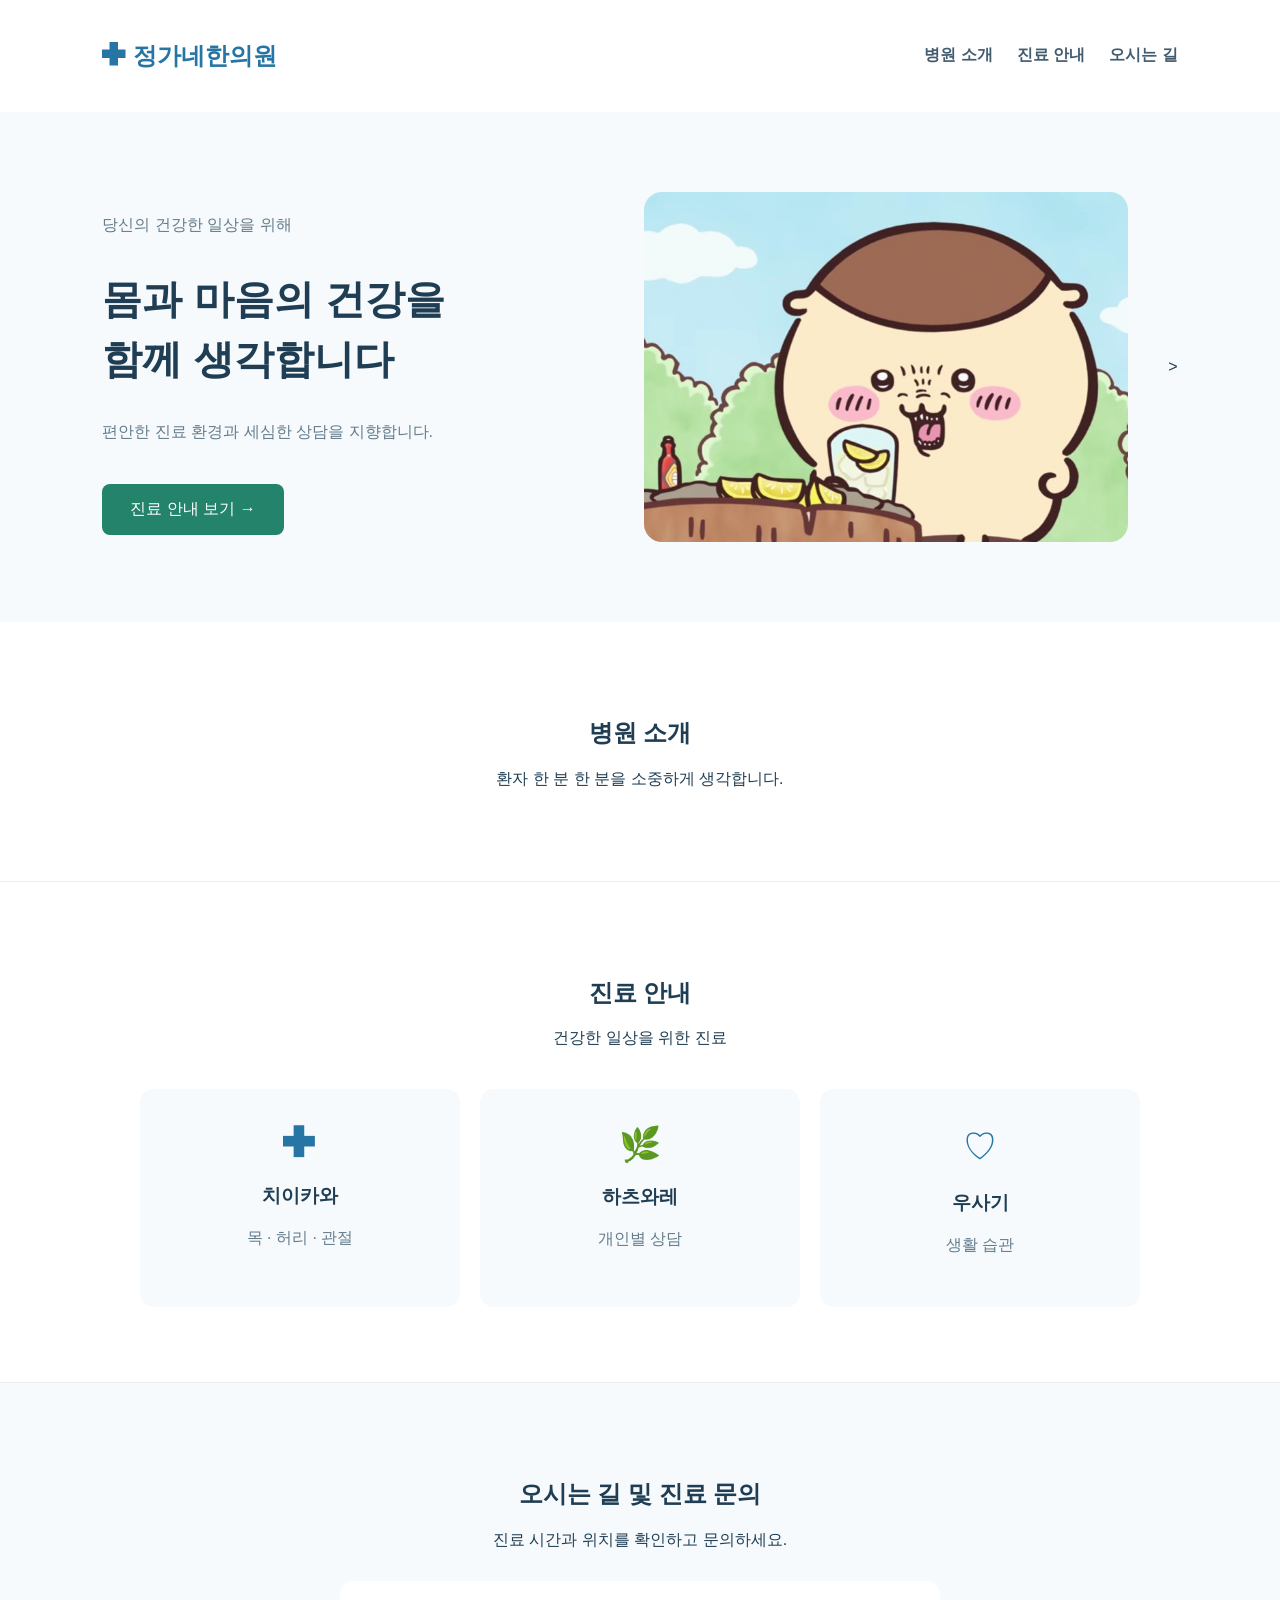
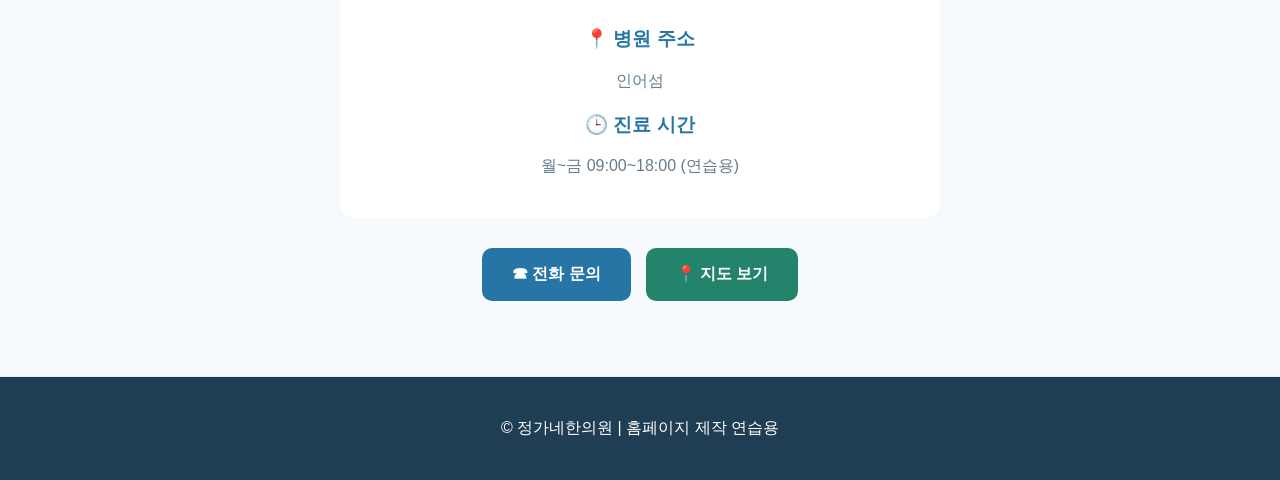
==== index.html @ 20de70ab "Add files via upload" ====
<!DOCTYPE html>
<html lang="ko">
<head>
    <meta charset="UTF-8">
    <meta name="viewport" content="width=device-width, initial-scale=1.0">
    <title>정가네한의원</title>
    <link rel="stylesheet" href="style.css">
</head>
<body>

    <!-- 상단 메뉴 -->
    <header>
        <h2>✚ 정가네한의원</h2>

        <nav>
            <a href="#about">병원 소개</a>
            <a href="#treatment">진료 안내</a>
            <a href="#location">오시는 길</a>
        </nav>
    </header>

    
<!-- 메인 화면 -->
<section class="hero">
    <div class="hero-text">
        <p>당신의 건강한 일상을 위해</p>
        <h1>몸과 마음의 건강을<br>함께 생각합니다</h1>
        <p>편안한 진료 환경과 세심한 상담을 지향합니다.</p>
        <a class="button" href="#treatment">진료 안내 보기 →</a>
    </div>

    <img
    class="hero-image"
    src="images/hospital.jpeg"
    alt="병원 내부 이미지"
>
    >
</section>


    <!-- 병원 소개 -->
    <section id="about" class="content">
        <h2>병원 소개</h2>
        <p>환자 한 분 한 분을 소중하게 생각합니다.</p>
    </section>

    <!-- 진료 안내 -->
    
<!-- 진료 안내 -->
<section id="treatment" class="content">
    <h2>진료 안내</h2>
    <p>건강한 일상을 위한 진료</p>

    <div class="card-container">

        <div class="card">
            <div class="card-icon">✚</div>
            <h3>치이카와</h3>
            <p>목 · 허리 · 관절</p>
        </div>

        <div class="card">
            <div class="card-icon">🌿</div>
            <h3>하츠와레</h3>
            <p>개인별 상담</p>
        </div>

        <div class="card">
            <div class="card-icon">♡</div>
            <h3>우사기</h3>
            <p>생활 습관</p>
        </div>

    </div>
</section>


    
<!-- 오시는 길 -->
<section id="location" class="content location-section">

    <h2>오시는 길 및 진료 문의</h2>
    <p>진료 시간과 위치를 확인하고 문의하세요.</p>

    <div class="location-info">
        <h3>📍 병원 주소</h3>
        <p>인어섬</p>

        <h3>🕒 진료 시간</h3>
        <p>월~금 09:00~18:00 (연습용)</p>
    </div>

    <div class="contact-buttons">

        <!-- 전화 연결 -->
        <a class="contact-btn phone-btn"
           href="tel:01012345678">
            ☎ 전화 문의
        </a>

        <!-- 지도 열기 -->
        <a class="contact-btn map-btn"
           href="https://map.naver.com/"
           target="_blank"
           rel="noopener noreferrer">
            📍 지도 보기
        </a>

    </div>

</section>


    <!-- 하단 -->
    <footer>
        <p>© 정가네한의원 | 홈페이지 제작 연습용</p>
    </footer>

</body>
</html>
---- style.css ----
/* 전체 기본 설정 */
* {
    box-sizing: border-box;
}

html {
    scroll-behavior: smooth;
}

body {
    margin: 0;
    font-family: Arial, "Malgun Gothic", sans-serif;
    color: #203E53;
}

/* 상단 메뉴 */
header {
    display: flex;
    justify-content: space-between;
    align-items: center;
    padding: 20px 8%;
    background: white;
}

header h2 {
    color: #2675A5;
}

nav {
    display: flex;
    gap: 24px;
}

nav a {
    text-decoration: none;
    color: #435D70;
    font-weight: bold;
}

/* 메인 화면 */
.hero {
    background: #F6FAFD;
    text-align: center;
    padding: 110px 20px;
}

.hero h1 {
    font-size: 40px;
    line-height: 1.5;
}

.hero p {
    color: #647C8C;
}

.button {
    display: inline-block;
    margin-top: 25px;
    padding: 15px 28px;
    background: #23846B;
    color: white;
    border-radius: 8px;
    text-decoration: none;
}

/* 소개 및 안내 */
.content {
    padding: 75px 20px;
    text-align: center;
    border-bottom: 1px solid #E8EEF2;
}

/* 하단 */
footer {
    background: #203E53;
    color: white;
    padding: 25px;
    text-align: center;
}

/* 모바일 화면 */
@media (max-width: 600px) {
    header {
        flex-direction: column;
        padding: 15px;
    }

    nav {
        gap: 15px;
        flex-wrap: wrap;
        justify-content: center;
    }

    .hero {
        padding: 70px 15px;
    }

    .hero h1 {
        font-size: 27px;
    }
}

/* 진료 안내 카드 */
.card-container {
    display: flex;
    justify-content: center;
    gap: 20px;
    margin: 40px auto 0;
    max-width: 1000px;
}

.card {
    flex: 1;
    background: #F6FAFD;
    padding: 35px 20px;
    border-radius: 14px;
    text-align: center;
    transition: 0.3s;
}

.card-icon {
    font-size: 34px;
    color: #2675A5;
}

.card h3 {
    color: #203E53;
    margin-top: 20px;
}

.card p {
    color: #647C8C;
}

/* 마우스를 올리면 카드가 위로 이동 */
.card:hover {
    transform: translateY(-8px);
    box-shadow: 0 10px 25px rgba(0,0,0,0.08);
}

/* 모바일에서는 세로 배치 */
@media (max-width: 600px) {
    .card-container {
        flex-direction: column;
    }
}

/* STEP 8 - 메인 화면 사진 */

.hero {
    display: flex;
    align-items: center;
    justify-content: center;
    gap: 40px;
    padding: 80px 8%;
    text-align: left;
}

.hero-text {
    flex: 1;
}

.hero-image {
    width: 45%;
    height: 350px;
    object-fit: cover;
    border-radius: 18px;
}

/* 모바일에서는 사진을 아래에 배치 */
@media (max-width: 600px) {
    .hero {
        flex-direction: column;
        text-align: center;
        padding: 60px 20px;
    }

    .hero-image {
        width: 100%;
        height: 250px;
    }
}

/* STEP 9 - 모바일 반응형 디자인 */

/* 작은 화면에서 적용 */
@media (max-width: 768px) {

    /* 상단 메뉴 */
    header {
        flex-direction: column;
        gap: 15px;
        padding: 20px;
    }

    header h2 {
        margin: 0;
        font-size: 22px;
    }

    nav {
        display: flex;
        justify-content: center;
        flex-wrap: wrap;
        gap: 18px;
    }

    nav a {
        font-size: 14px;
    }

    /* 메인 화면 */
    .hero {
        flex-direction: column;
        text-align: center;
        padding: 55px 20px;
        gap: 30px;
    }

    .hero-text {
        width: 100%;
    }

    .hero h1 {
        font-size: 28px;
        line-height: 1.5;
    }

    .hero-image {
        width: 100%;
        height: 240px;
    }

    /* 진료 안내 카드 */
    .card-container {
        flex-direction: column;
        gap: 15px;
        max-width: 420px;
    }

    .card {
        padding: 28px 20px;
    }

    /* 본문 */
    .content {
        padding: 55px 20px;
    }
}

/* STEP 10 - 오시는 길 및 문의 버튼 */

.location-section {
    background: #F6FAFD;
}

.location-info {
    max-width: 600px;
    margin: 30px auto;
    padding: 25px;
    background: white;
    border-radius: 14px;
}

.location-info h3 {
    color: #2675A5;
    margin-top: 20px;
}

.location-info p {
    color: #647C8C;
}

/* 버튼 배치 */
.contact-buttons {
    display: flex;
    justify-content: center;
    gap: 15px;
    margin-top: 30px;
}

/* 버튼 공통 디자인 */
.contact-btn {
    display: inline-block;
    padding: 16px 30px;
    border-radius: 10px;
    color: white;
    text-decoration: none;
    font-weight: bold;
    transition: 0.3s;
}

/* 전화 버튼 */
.phone-btn {
    background: #2675A5;
}

/* 지도 버튼 */
.map-btn {
    background: #23846B;
}

/* 마우스를 올렸을 때 */
.contact-btn:hover {
    transform: translateY(-4px);
    opacity: 0.9;
}

/* 모바일 화면 */
@media (max-width: 600px) {
    .contact-buttons {
        flex-direction: column;
        align-items: stretch;
        max-width: 320px;
        margin-left: auto;
        margin-right: auto;
    }
}
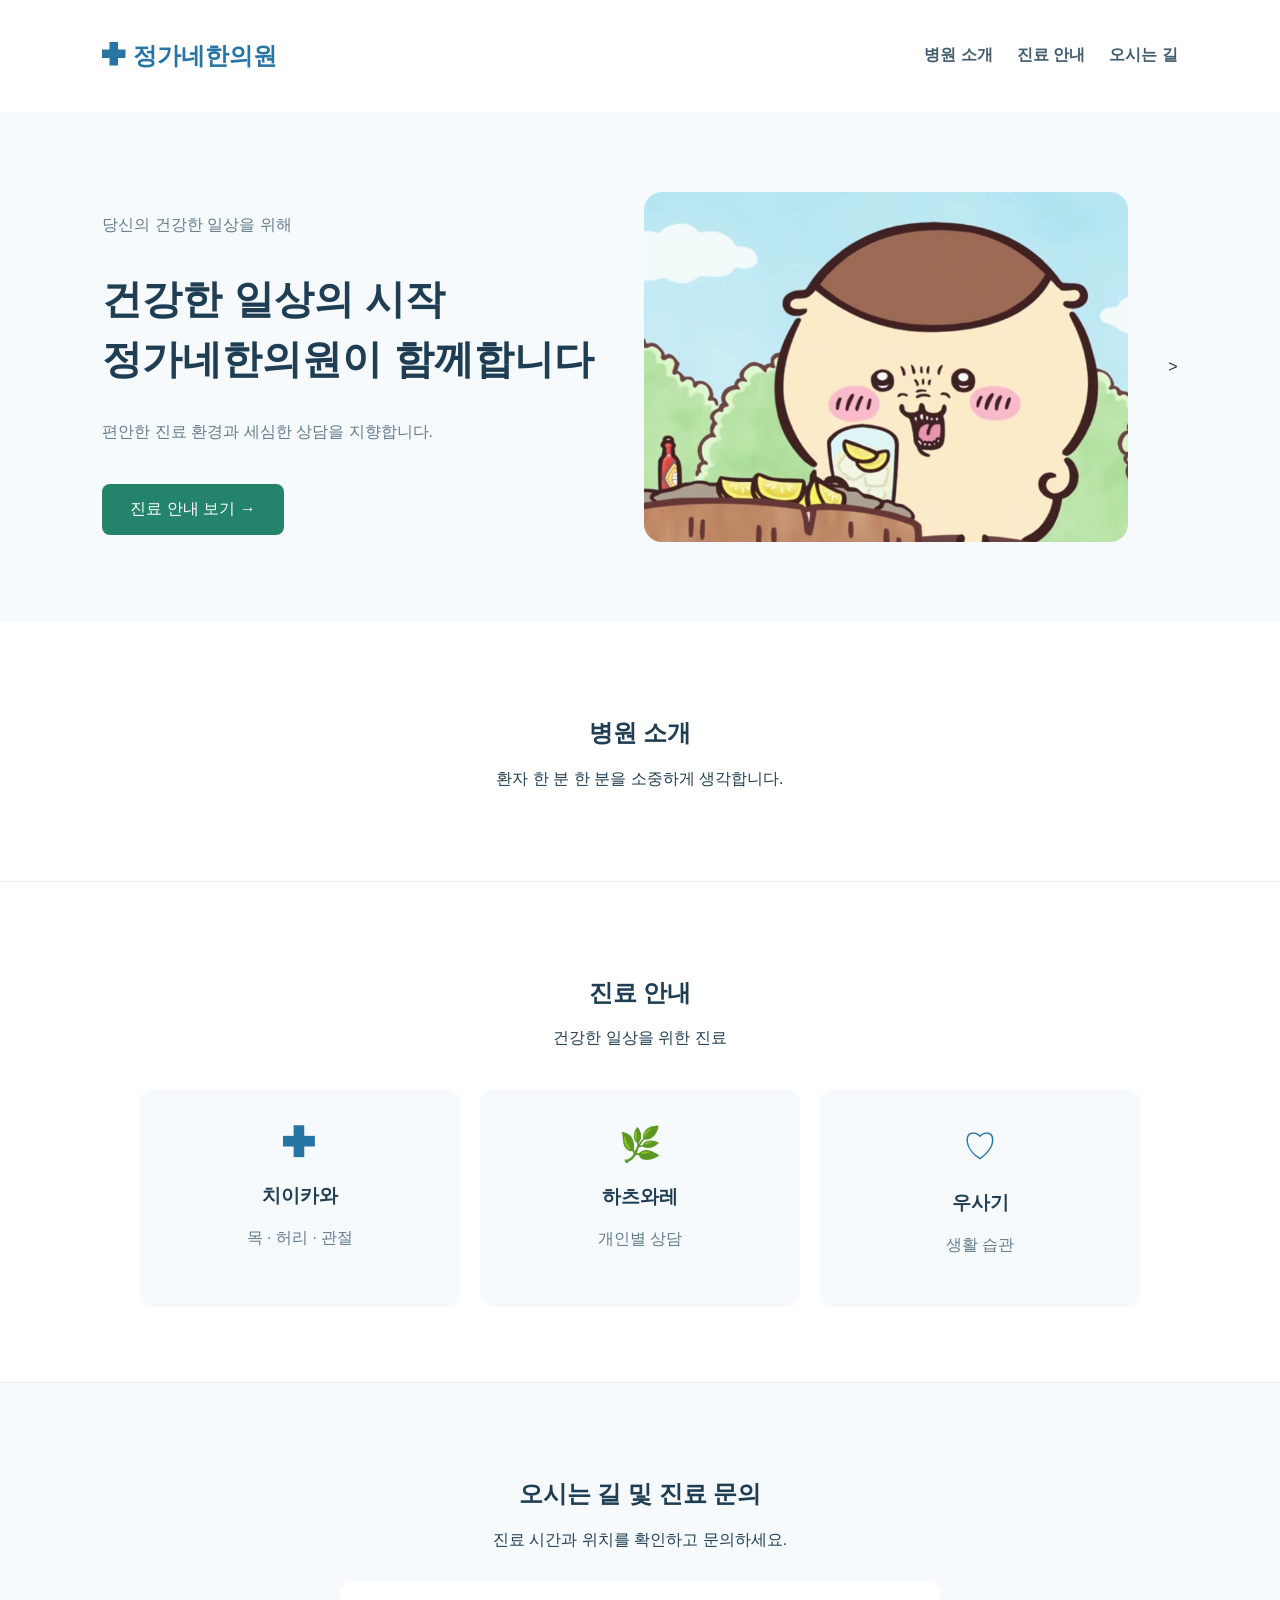
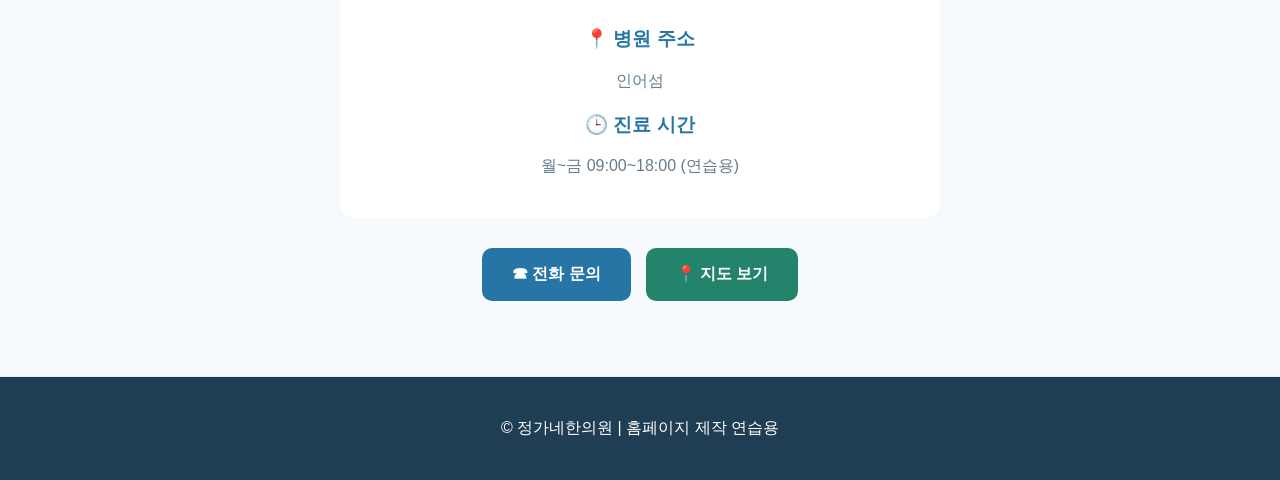
==== commit 37fbaf3a: "Add files via upload" ====
--- a/index.html
+++ b/index.html
@@ -25,7 +25,9 @@
 <section class="hero">
     <div class="hero-text">
         <p>당신의 건강한 일상을 위해</p>
-        <h1>몸과 마음의 건강을<br>함께 생각합니다</h1>
+        
+<h1>건강한 일상의 시작<br>정가네한의원이 함께합니다</h1>
+
         <p>편안한 진료 환경과 세심한 상담을 지향합니다.</p>
         <a class="button" href="#treatment">진료 안내 보기 →</a>
     </div>
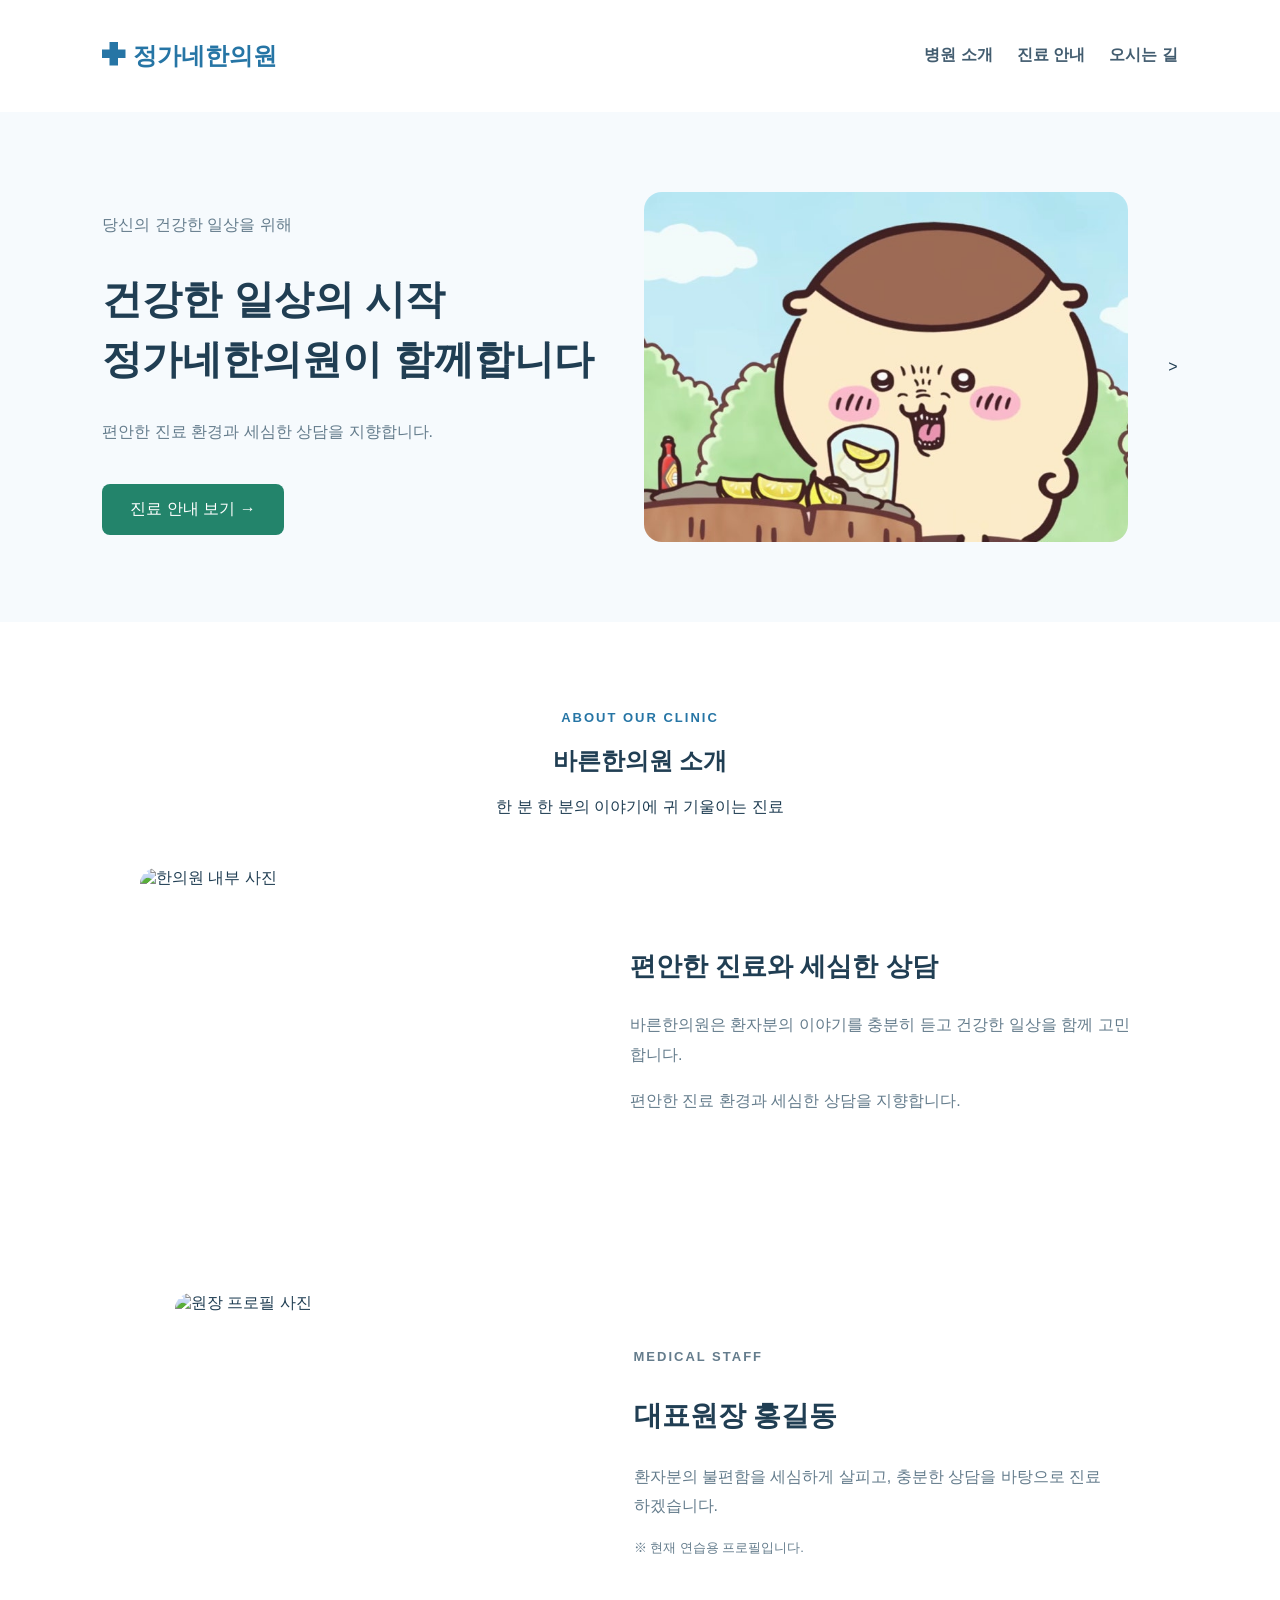
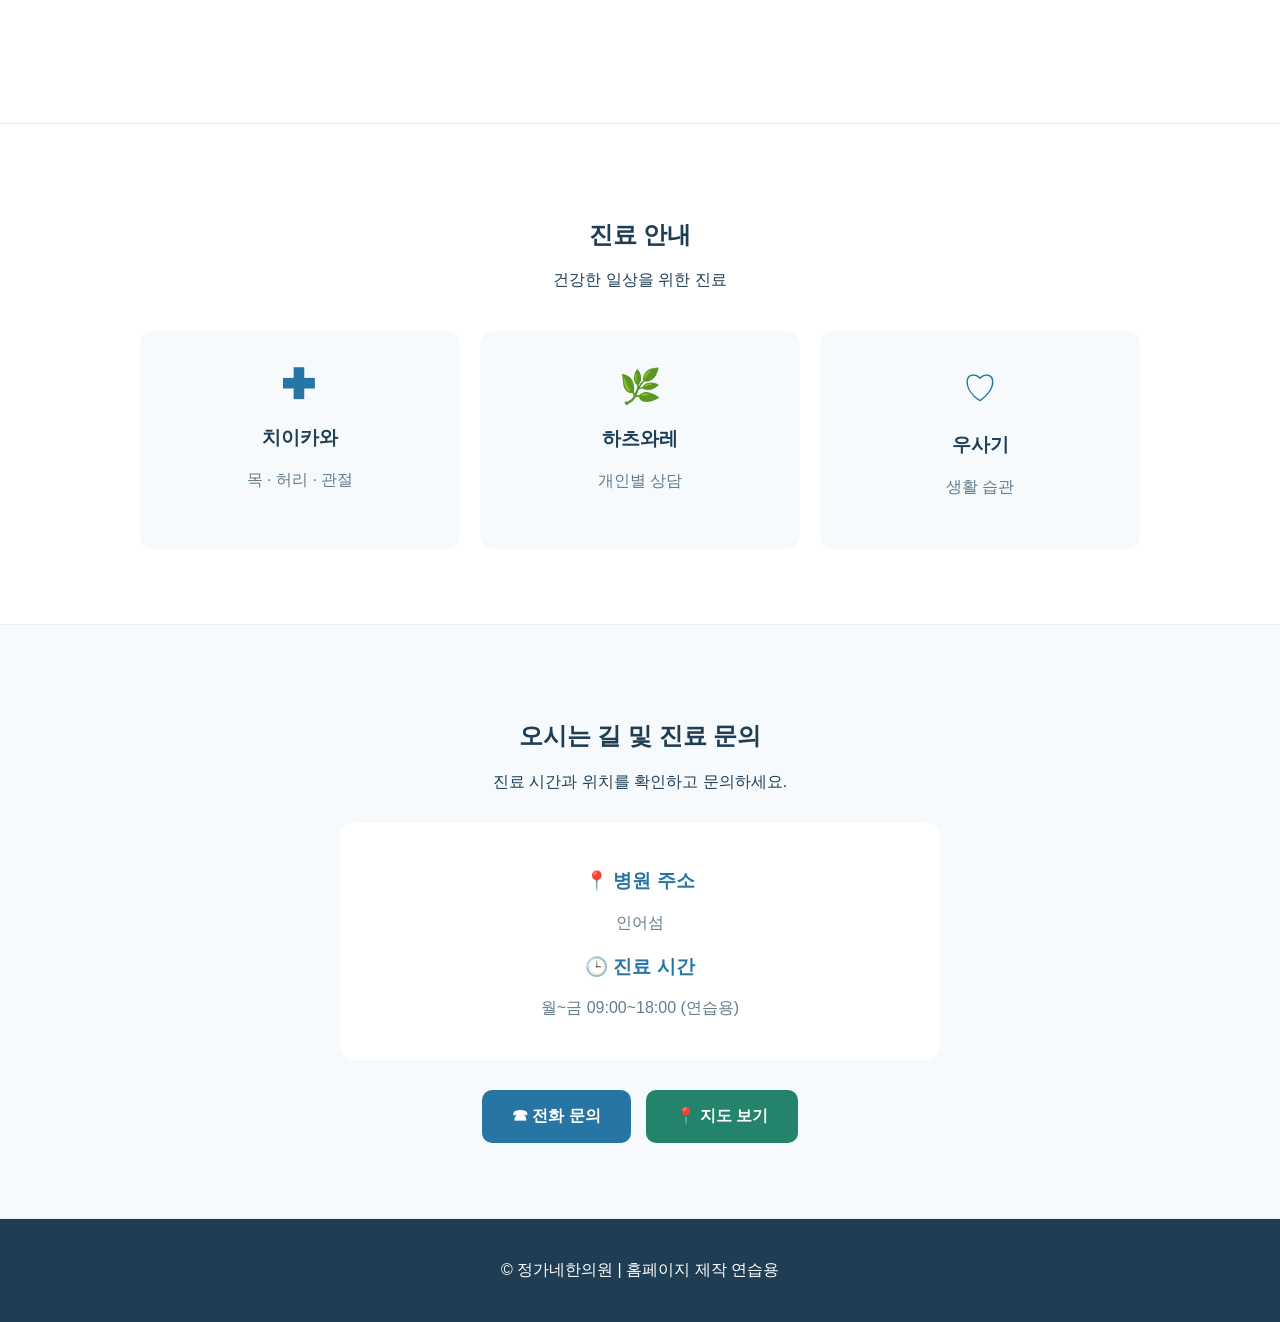
==== commit 89067278: "Add files via upload" ====
--- a/index.html
+++ b/index.html
@@ -25,9 +25,8 @@
 <section class="hero">
     <div class="hero-text">
         <p>당신의 건강한 일상을 위해</p>
-        
+    
 <h1>건강한 일상의 시작<br>정가네한의원이 함께합니다</h1>
-
         <p>편안한 진료 환경과 세심한 상담을 지향합니다.</p>
         <a class="button" href="#treatment">진료 안내 보기 →</a>
     </div>
@@ -41,11 +40,67 @@
 </section>
 
 
-    <!-- 병원 소개 -->
-    <section id="about" class="content">
-        <h2>병원 소개</h2>
-        <p>환자 한 분 한 분을 소중하게 생각합니다.</p>
-    </section>
+    
+<!-- 병원 소개 -->
+<section id="about" class="content about-section">
+
+    <p class="section-label">ABOUT OUR CLINIC</p>
+    <h2>바른한의원 소개</h2>
+    <p>한 분 한 분의 이야기에 귀 기울이는 진료</p>
+
+    <div class="about-container">
+
+        <img
+            src="images/clinic.jpeg"
+            alt="한의원 내부 사진"
+            class="about-image"
+        >
+
+        <div class="about-text">
+            <h3>편안한 진료와 세심한 상담</h3>
+
+            <p>
+                바른한의원은 환자분의 이야기를
+                충분히 듣고 건강한 일상을
+                함께 고민합니다.
+            </p>
+
+            <p>
+                편안한 진료 환경과
+                세심한 상담을 지향합니다.
+            </p>
+        </div>
+
+    </div>
+
+    <!-- 의료진 소개 -->
+    <div class="doctor-container">
+
+        <img
+            src="images/doctor.jpeg"
+            alt="원장 프로필 사진"
+            class="doctor-image"
+        >
+
+        <div class="doctor-text">
+            <p class="section-label">MEDICAL STAFF</p>
+            <h3>대표원장 홍길동</h3>
+
+            <p>
+                환자분의 불편함을 세심하게 살피고,
+                충분한 상담을 바탕으로
+                진료하겠습니다.
+            </p>
+
+            <p class="doctor-note">
+                ※ 현재 연습용 프로필입니다.
+            </p>
+        </div>
+
+    </div>
+
+</section>
+
 
     <!-- 진료 안내 -->
     
--- a/style.css
+++ b/style.css
@@ -317,3 +317,259 @@
         margin-right: auto;
     }
 }
+
+/* STEP 13 - 병원 및 의료진 소개 */
+
+.about-section {
+    background: #FFFFFF;
+}
+
+.section-label {
+    color: #2675A5;
+    font-size: 13px;
+    font-weight: bold;
+    letter-spacing: 2px;
+}
+
+/* 병원 소개 */
+.about-container {
+    display: flex;
+    align-items: center;
+    gap: 50px;
+    max-width: 1000px;
+    margin: 50px auto;
+    text-align: left;
+}
+
+.about-image {
+    width: 45%;
+    height: 330px;
+    object-fit: cover;
+    border-radius: 16px;
+}
+
+.about-text {
+    flex: 1;
+}
+
+.about-text h3 {
+    font-size: 26px;
+    color: #203E53;
+}
+
+.about-text p {
+    color: #647C8C;
+    line-height: 1.9;
+}
+
+/* 의료진 소개 */
+.doctor-container {
+    display: flex;
+    align-items: center;
+    gap: 50px;
+    max-width: 1000px;
+    margin: 80px auto 0;
+    padding: 40px;
+    background: #F6FAFD;
+    border-radius: 18px;
+    text-align: left;
+}
+
+.doctor-image {
+    width: 32%;
+    height: 320px;
+    object-fit: cover;
+    border-radius: 14px;
+}
+
+.doctor-text {
+    flex: 1;
+}
+
+.doctor-text h3 {
+    font-size: 28px;
+}
+
+.doctor-text p {
+    color: #647C8C;
+    line-height: 1.8;
+}
+
+.doctor-note {
+    font-size: 13px;
+}
+
+/* 모바일 화면 */
+@media (max-width: 768px) {
+
+    .about-container,
+    .doctor-container {
+        flex-direction: column;
+        text-align: center;
+        gap: 25px;
+    }
+
+    .about-image,
+    .doctor-image {
+        width: 100%;
+        height: 250px;
+    }
+
+    .about-text h3,
+    .doctor-text h3 {
+        font-size: 23px;
+    }
+
+    .doctor-container {
+        padding: 25px;
+        margin-top: 50px;
+    }
+}
+
+/* STEP 13 - 사진과 글자 배치 수정 */
+
+/* 병원 소개 영역 */
+.about-container {
+    display: flex;
+    align-items: center;
+    justify-content: space-between;
+    gap: 40px;
+    width: 100%;
+    max-width: 1000px;
+    margin: 50px auto;
+}
+
+.about-image {
+    display: block;
+    width: 45%;
+    height: 320px;
+    object-fit: cover;
+    border-radius: 16px;
+    flex-shrink: 0;
+}
+
+.about-text {
+    flex: 1;
+    min-width: 0;
+    text-align: left;
+}
+
+/* 원장 소개 영역 */
+.doctor-container {
+    display: flex;
+    align-items: center;
+    gap: 40px;
+    width: 100%;
+    max-width: 1000px;
+    margin: 70px auto 0;
+    padding: 35px;
+}
+
+.doctor-image {
+    display: block;
+    width: 35%;
+    height: 320px;
+    object-fit: cover;
+    border-radius: 14px;
+    flex-shrink: 0;
+}
+
+.doctor-text {
+    flex: 1;
+    min-width: 0;
+    text-align: left;
+}
+
+/* 모바일 화면 */
+@media (max-width: 768px) {
+
+    .about-container,
+    .doctor-container {
+        flex-direction: column;
+        gap: 25px;
+    }
+
+    .about-image,
+    .doctor-image {
+        width: 100%;
+        height: 250px;
+    }
+
+    .about-text,
+    .doctor-text {
+        width: 100%;
+        text-align: center;
+    }
+
+    .doctor-container {
+        padding: 25px 20px;
+    }
+}
+
+/* STEP 13 - 사진 크기 통일 */
+
+/* 두 소개 영역의 좌우 비율 통일 */
+.about-container,
+.doctor-container {
+    display: flex;
+    align-items: center;
+    gap: 40px;
+    max-width: 1000px;
+    margin-left: auto;
+    margin-right: auto;
+}
+
+/* 두 사진을 동일한 크기로 설정 */
+.about-image,
+.doctor-image {
+    width: 45%;
+    height: 320px;
+    object-fit: cover;
+    border-radius: 16px;
+    flex-shrink: 0;
+}
+
+/* 글자 영역 */
+.about-text,
+.doctor-text {
+    flex: 1;
+    min-width: 0;
+}
+
+/* 모바일 화면 */
+@media (max-width: 768px) {
+
+    .about-container,
+    .doctor-container {
+        flex-direction: column;
+        gap: 25px;
+    }
+
+    .about-image,
+    .doctor-image {
+        width: 100%;
+        height: 250px;
+    }
+
+    .about-text,
+    .doctor-text {
+        width: 100%;
+        text-align: center;
+    }
+}
+
+/* STEP 13 - 병원 소개 배경색 통일 */
+
+.about-section {
+    background-color: #FFFFFF;
+}
+
+.about-container,
+.doctor-container {
+    background-color: #FFFFFF;
+}
+
+/* 원장 소개 영역의 테두리 제거 */
+.doctor-container {
+    box-shadow: none;
+}
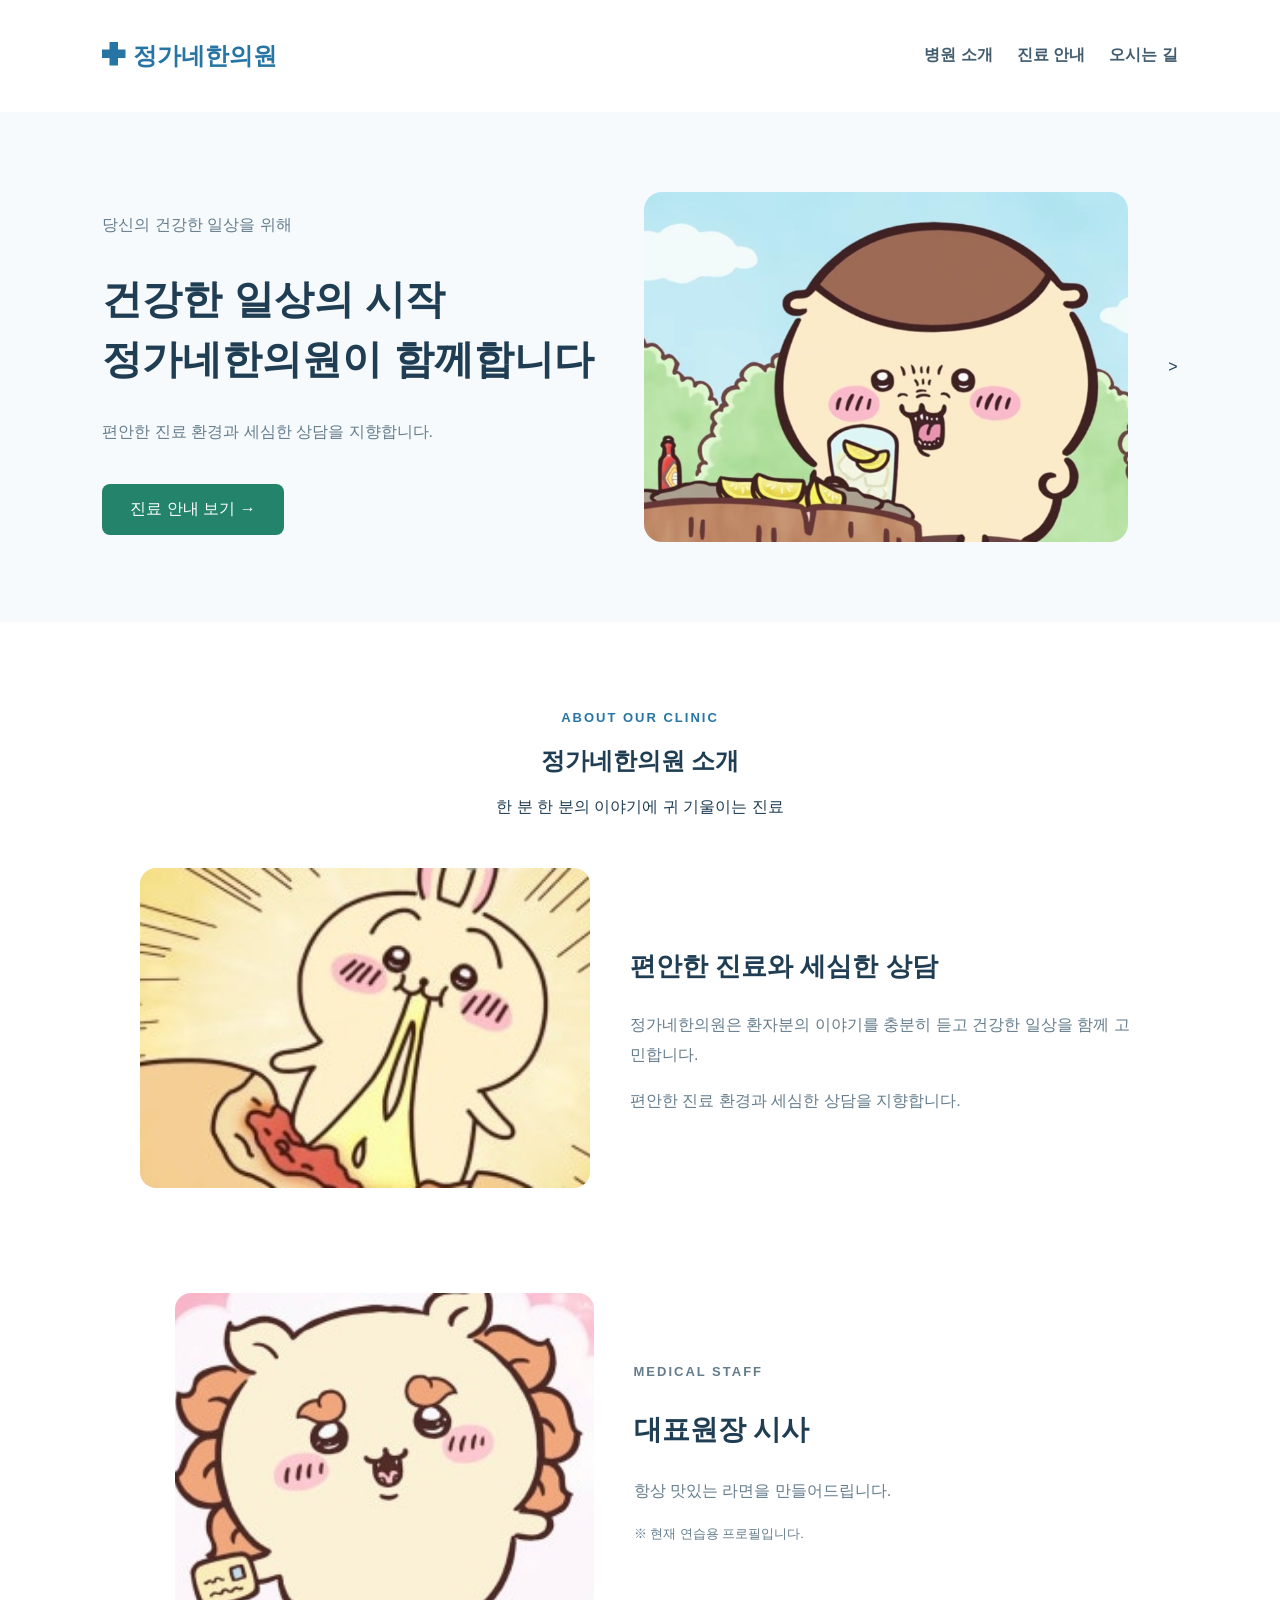
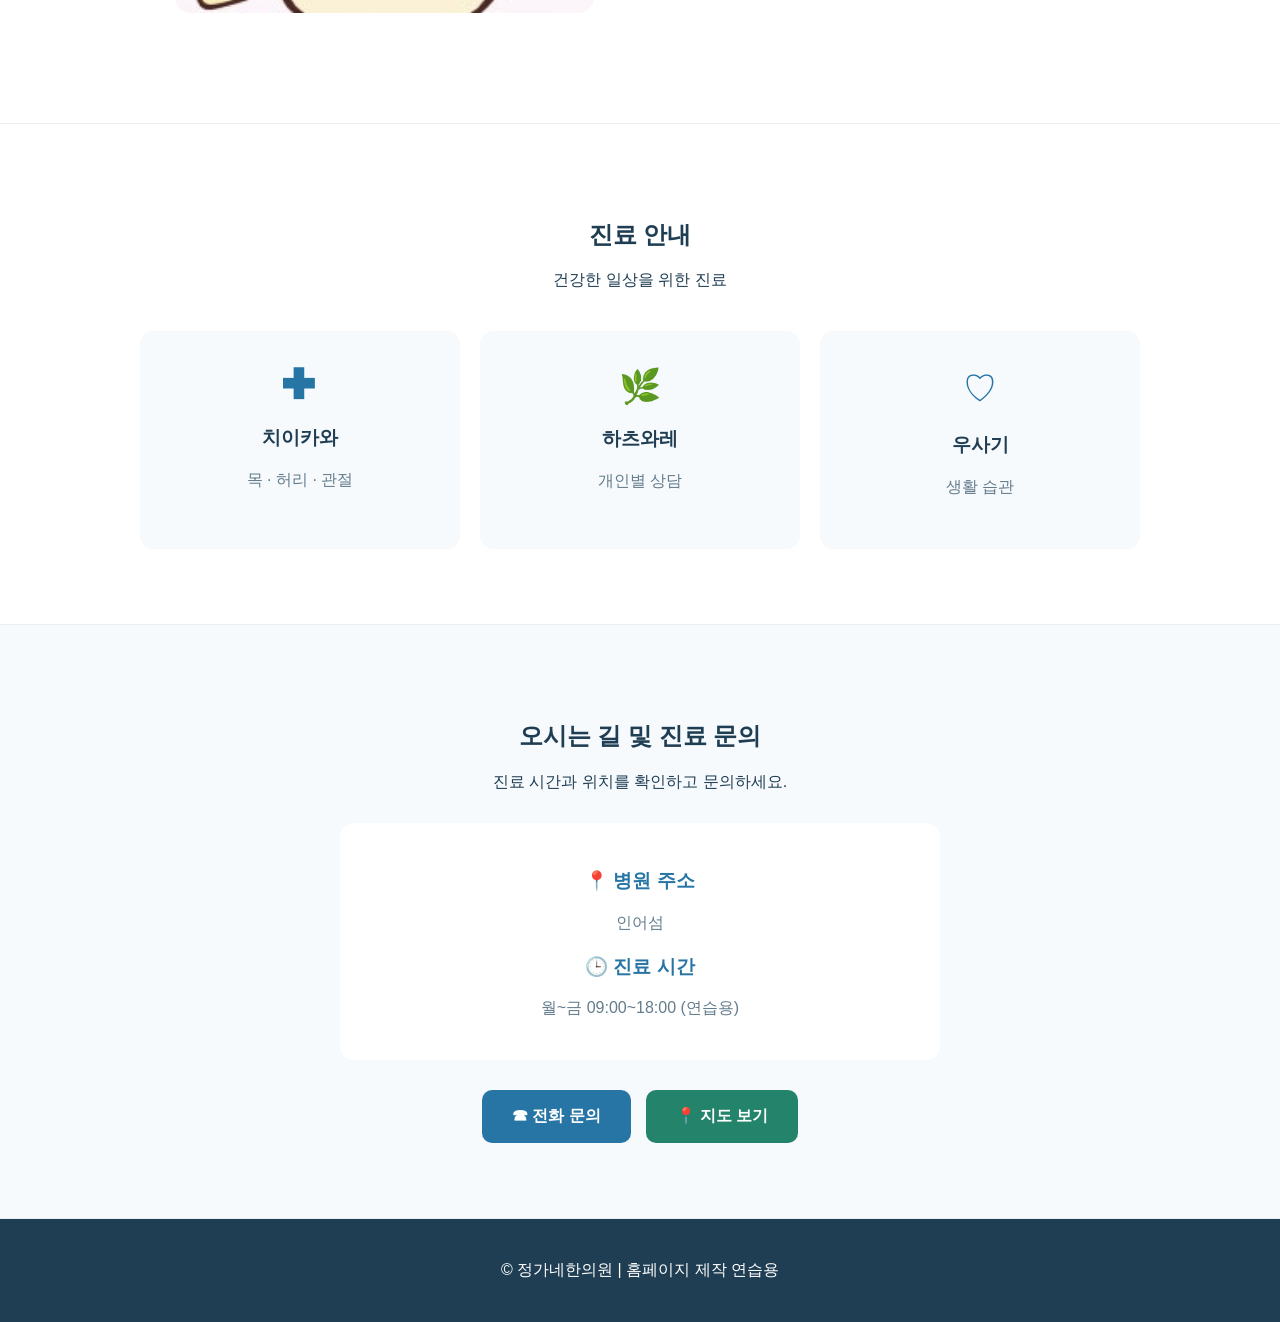
==== commit 1734a7d9: "Add files via upload" ====
--- a/index.html
+++ b/index.html
@@ -45,7 +45,7 @@
 <section id="about" class="content about-section">
 
     <p class="section-label">ABOUT OUR CLINIC</p>
-    <h2>바른한의원 소개</h2>
+    <h2>정가네한의원 소개</h2>
     <p>한 분 한 분의 이야기에 귀 기울이는 진료</p>
 
     <div class="about-container">
@@ -60,7 +60,7 @@
             <h3>편안한 진료와 세심한 상담</h3>
 
             <p>
-                바른한의원은 환자분의 이야기를
+                정가네한의원은 환자분의 이야기를
                 충분히 듣고 건강한 일상을
                 함께 고민합니다.
             </p>
@@ -84,12 +84,10 @@
 
         <div class="doctor-text">
             <p class="section-label">MEDICAL STAFF</p>
-            <h3>대표원장 홍길동</h3>
+            <h3>대표원장 시사</h3>
 
             <p>
-                환자분의 불편함을 세심하게 살피고,
-                충분한 상담을 바탕으로
-                진료하겠습니다.
+              항상 맛있는 라면을 만들어드립니다.
             </p>
 
             <p class="doctor-note">
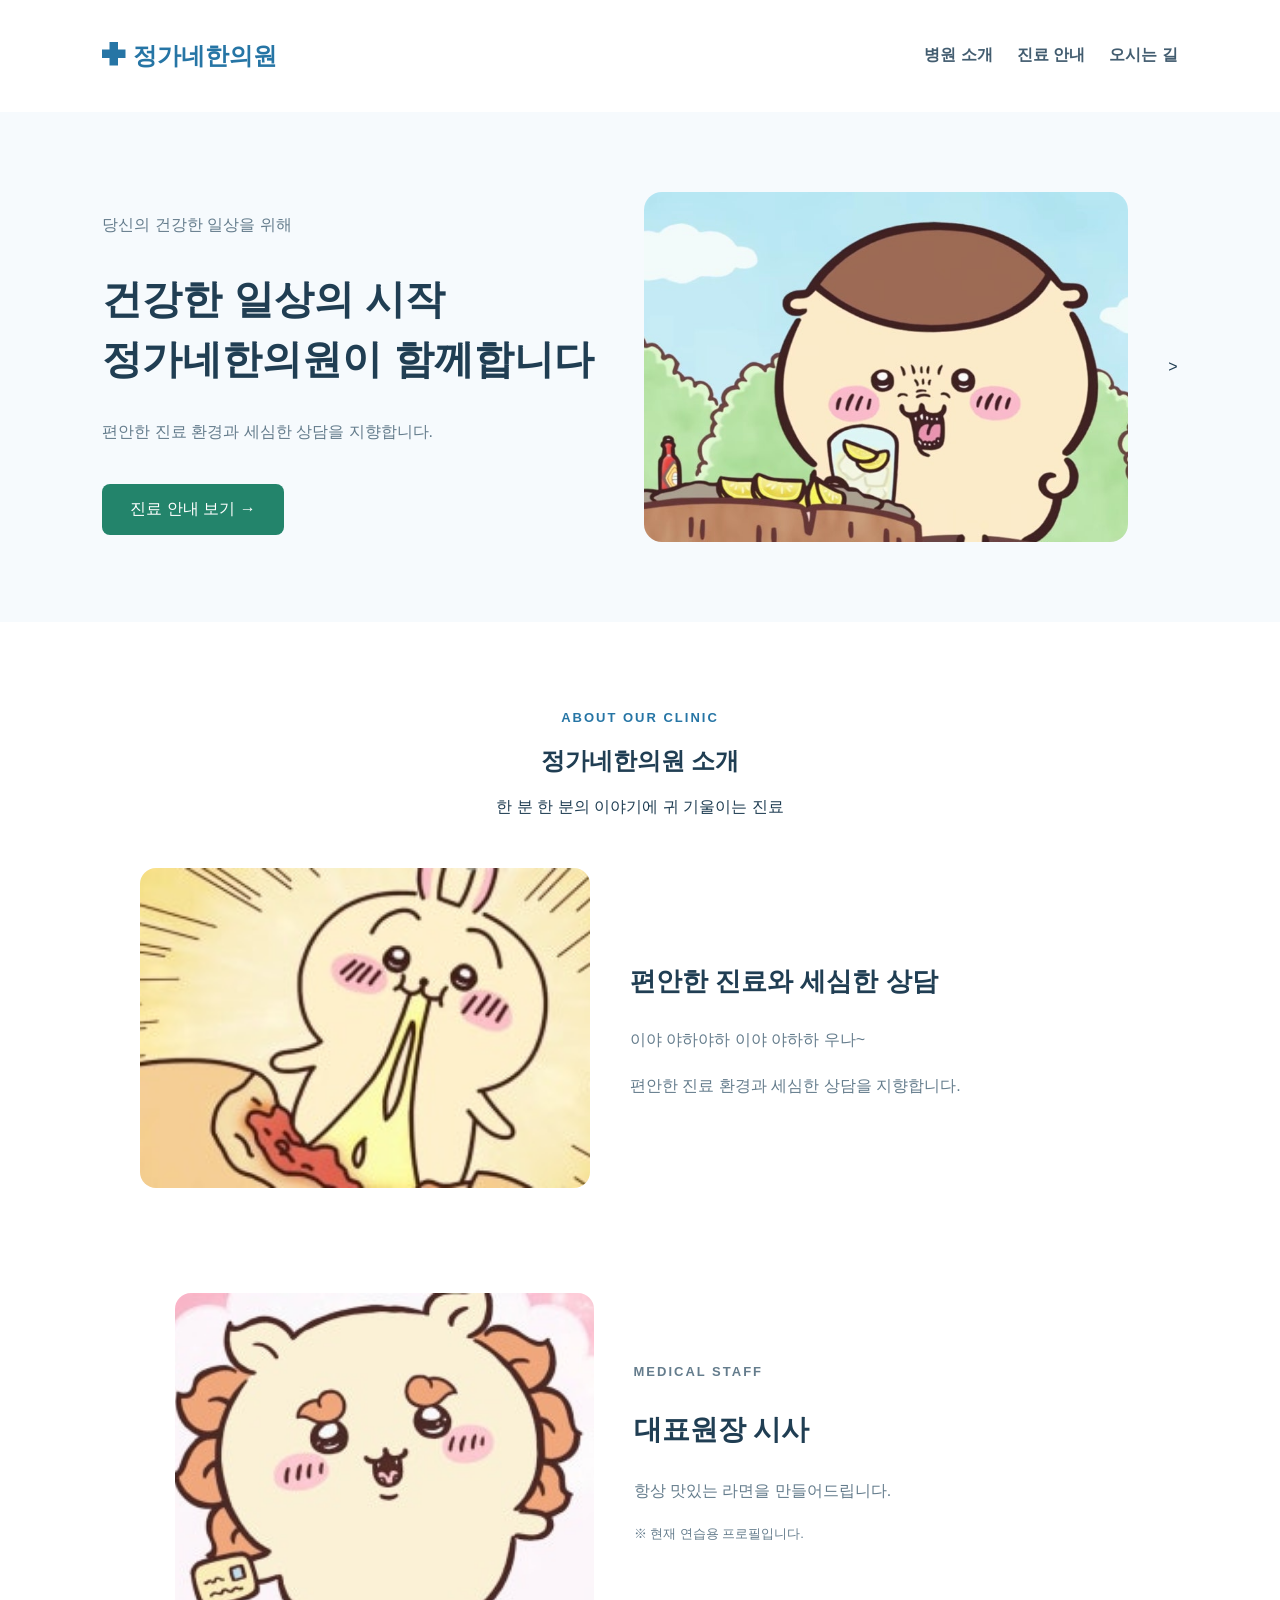
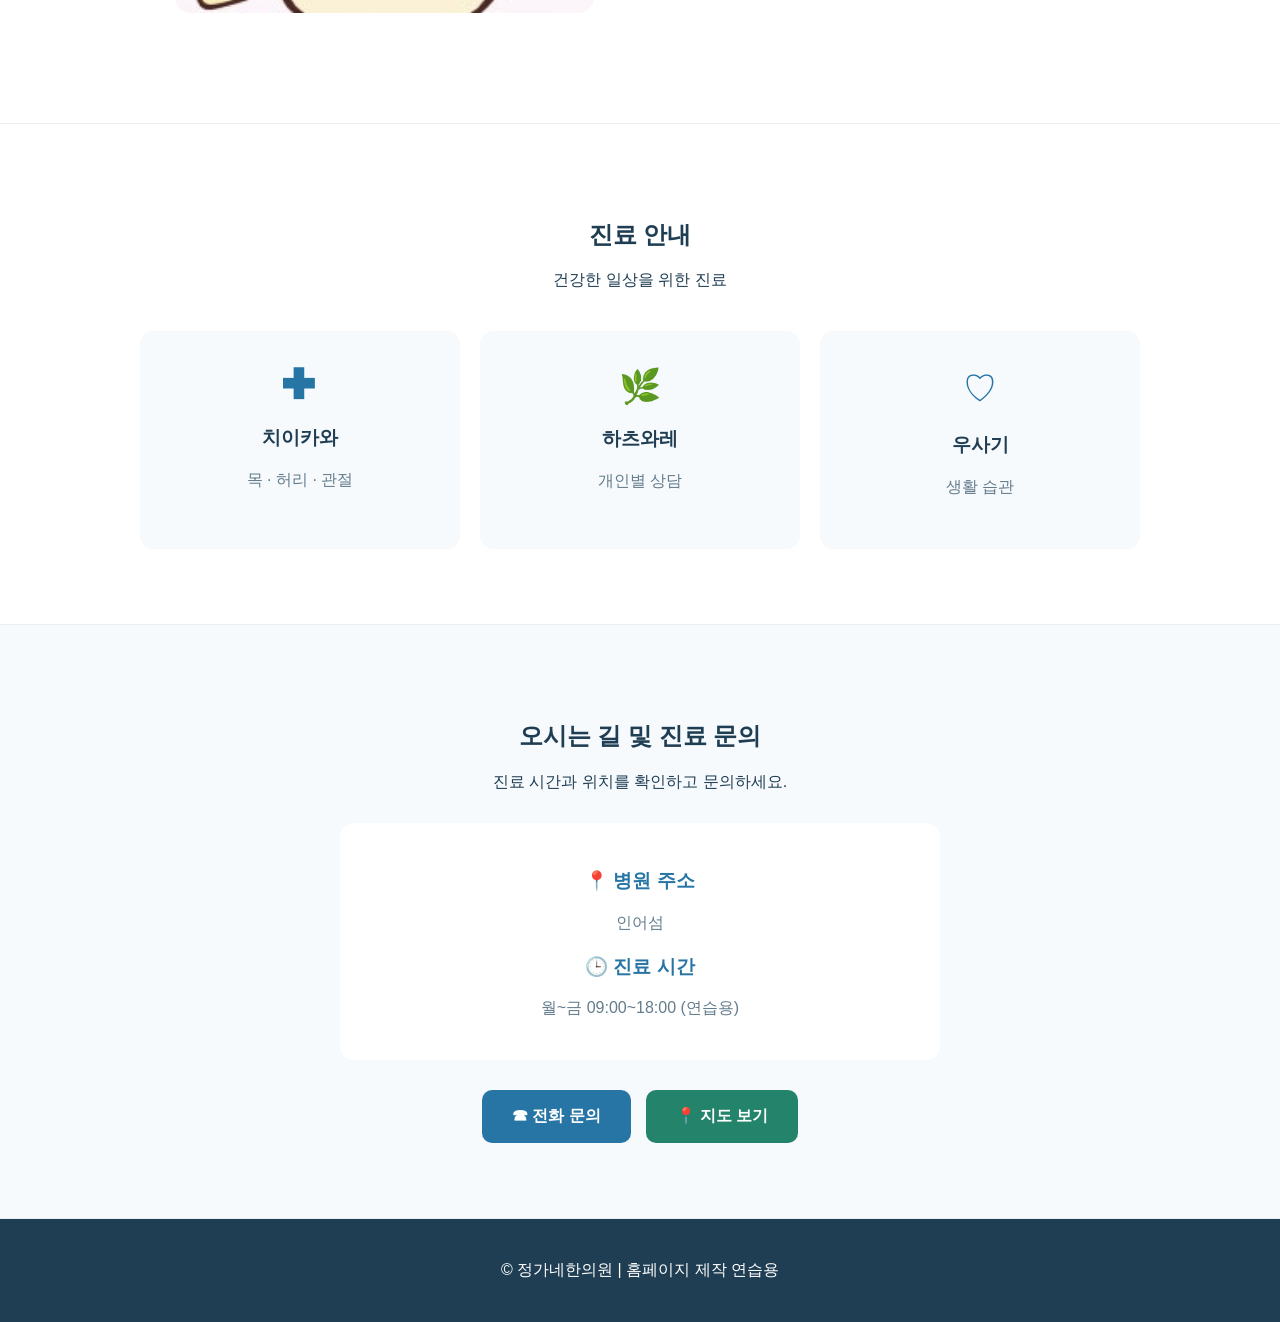
==== commit 2c3bcc17: "Add files via upload" ====
--- a/index.html
+++ b/index.html
@@ -60,9 +60,7 @@
             <h3>편안한 진료와 세심한 상담</h3>
 
             <p>
-                정가네한의원은 환자분의 이야기를
-                충분히 듣고 건강한 일상을
-                함께 고민합니다.
+                이야 야하야하 이야 야하하 우나~
             </p>
 
             <p>
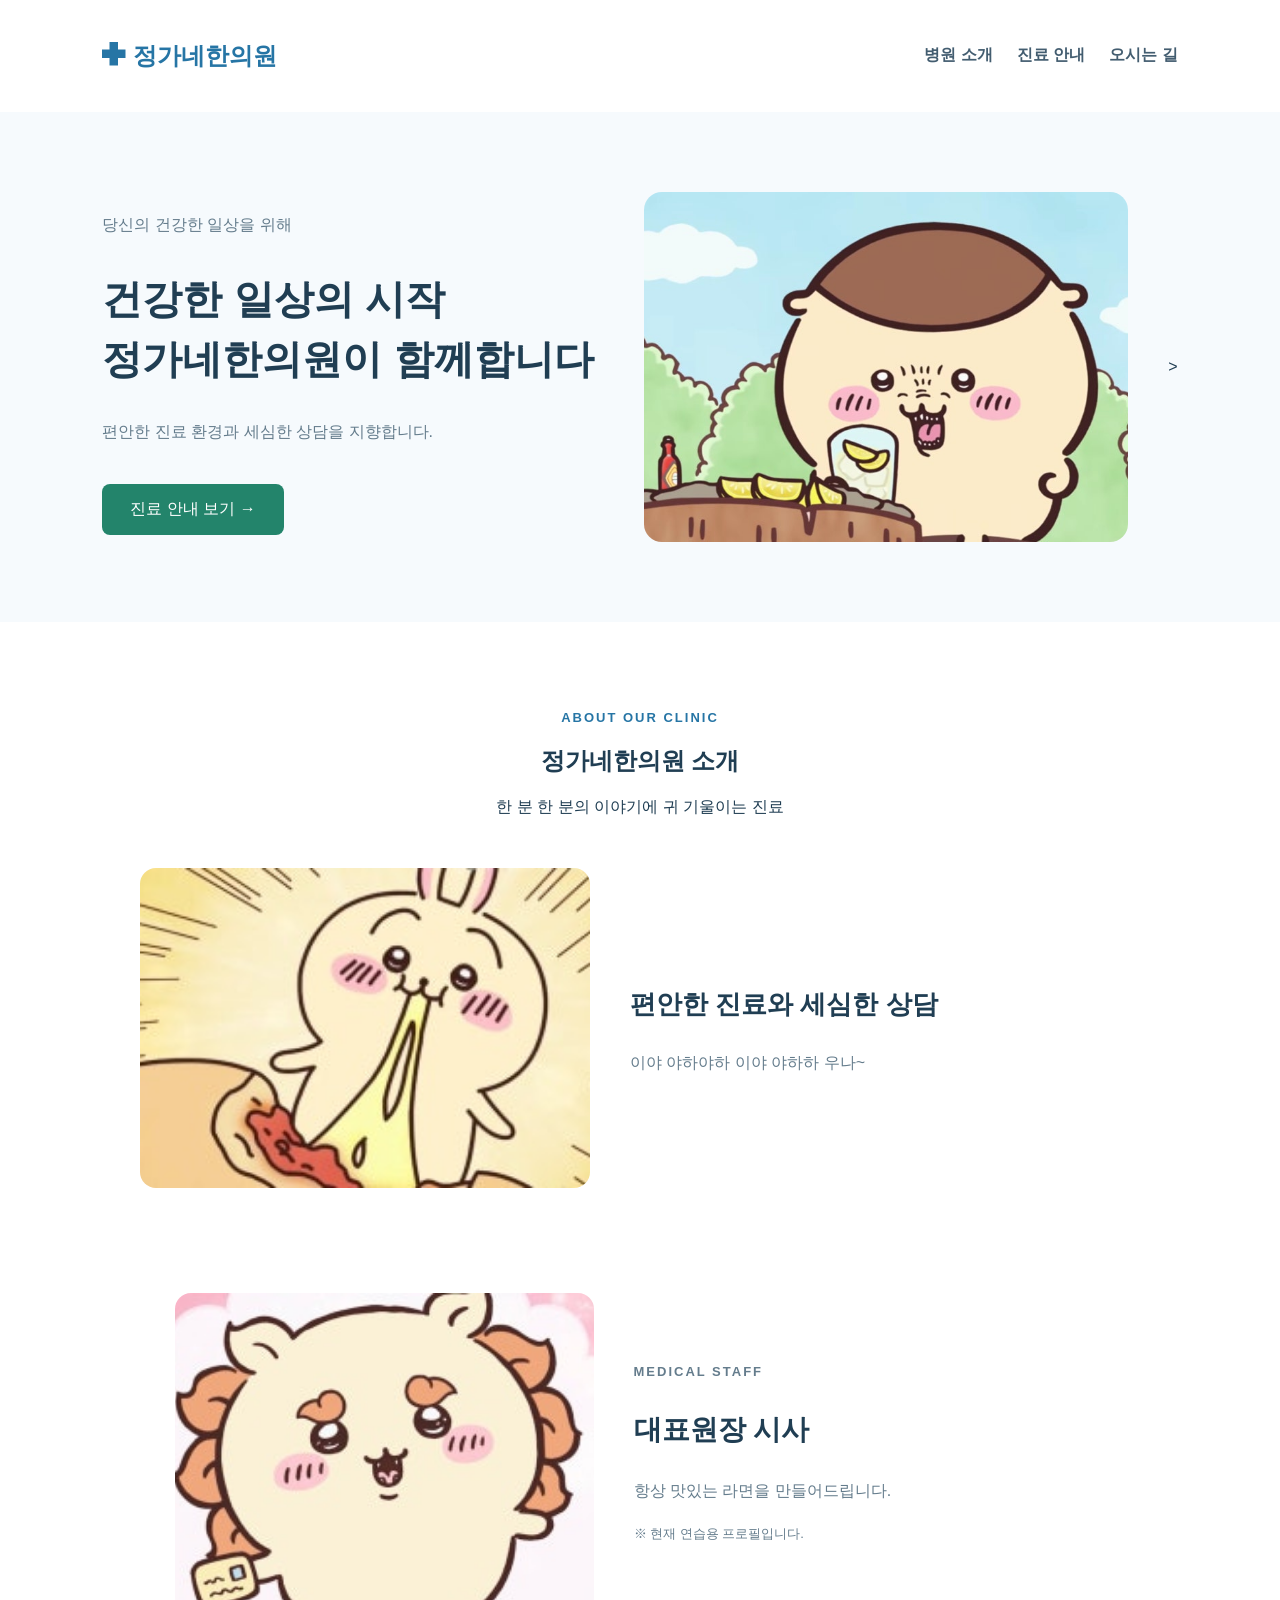
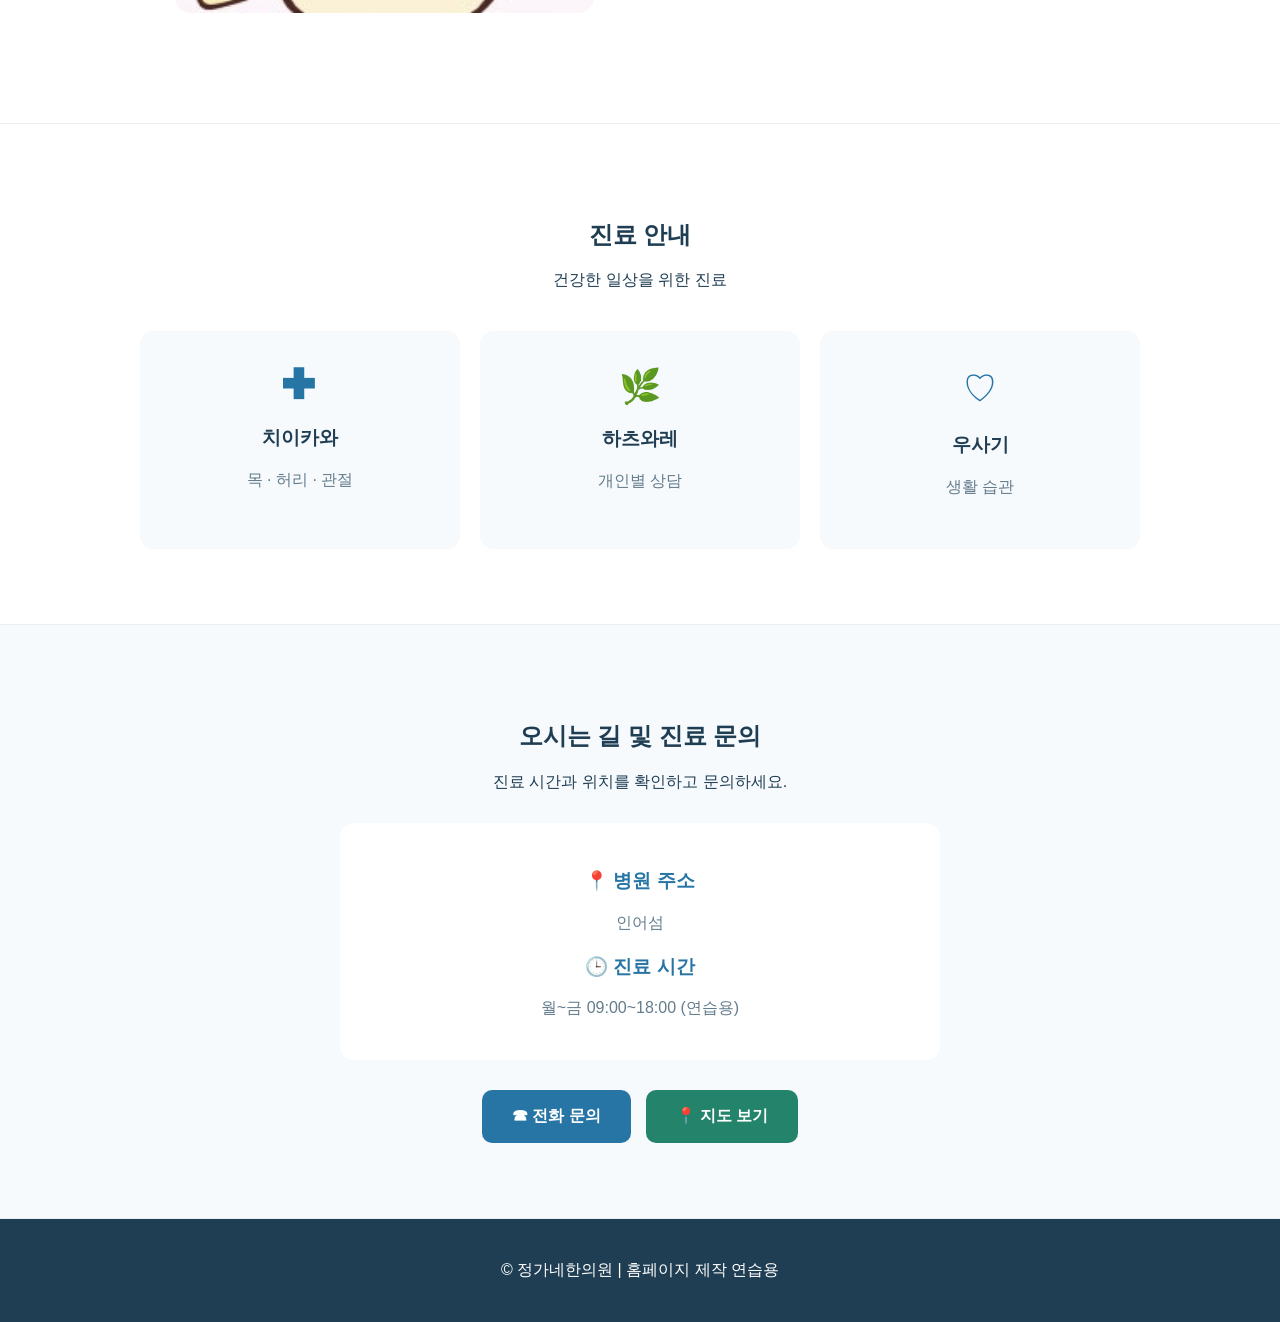
==== commit 16756718: "Add files via upload" ====
--- a/index.html
+++ b/index.html
@@ -63,10 +63,7 @@
                 이야 야하야하 이야 야하하 우나~
             </p>
 
-            <p>
-                편안한 진료 환경과
-                세심한 상담을 지향합니다.
-            </p>
+          
         </div>
 
     </div>
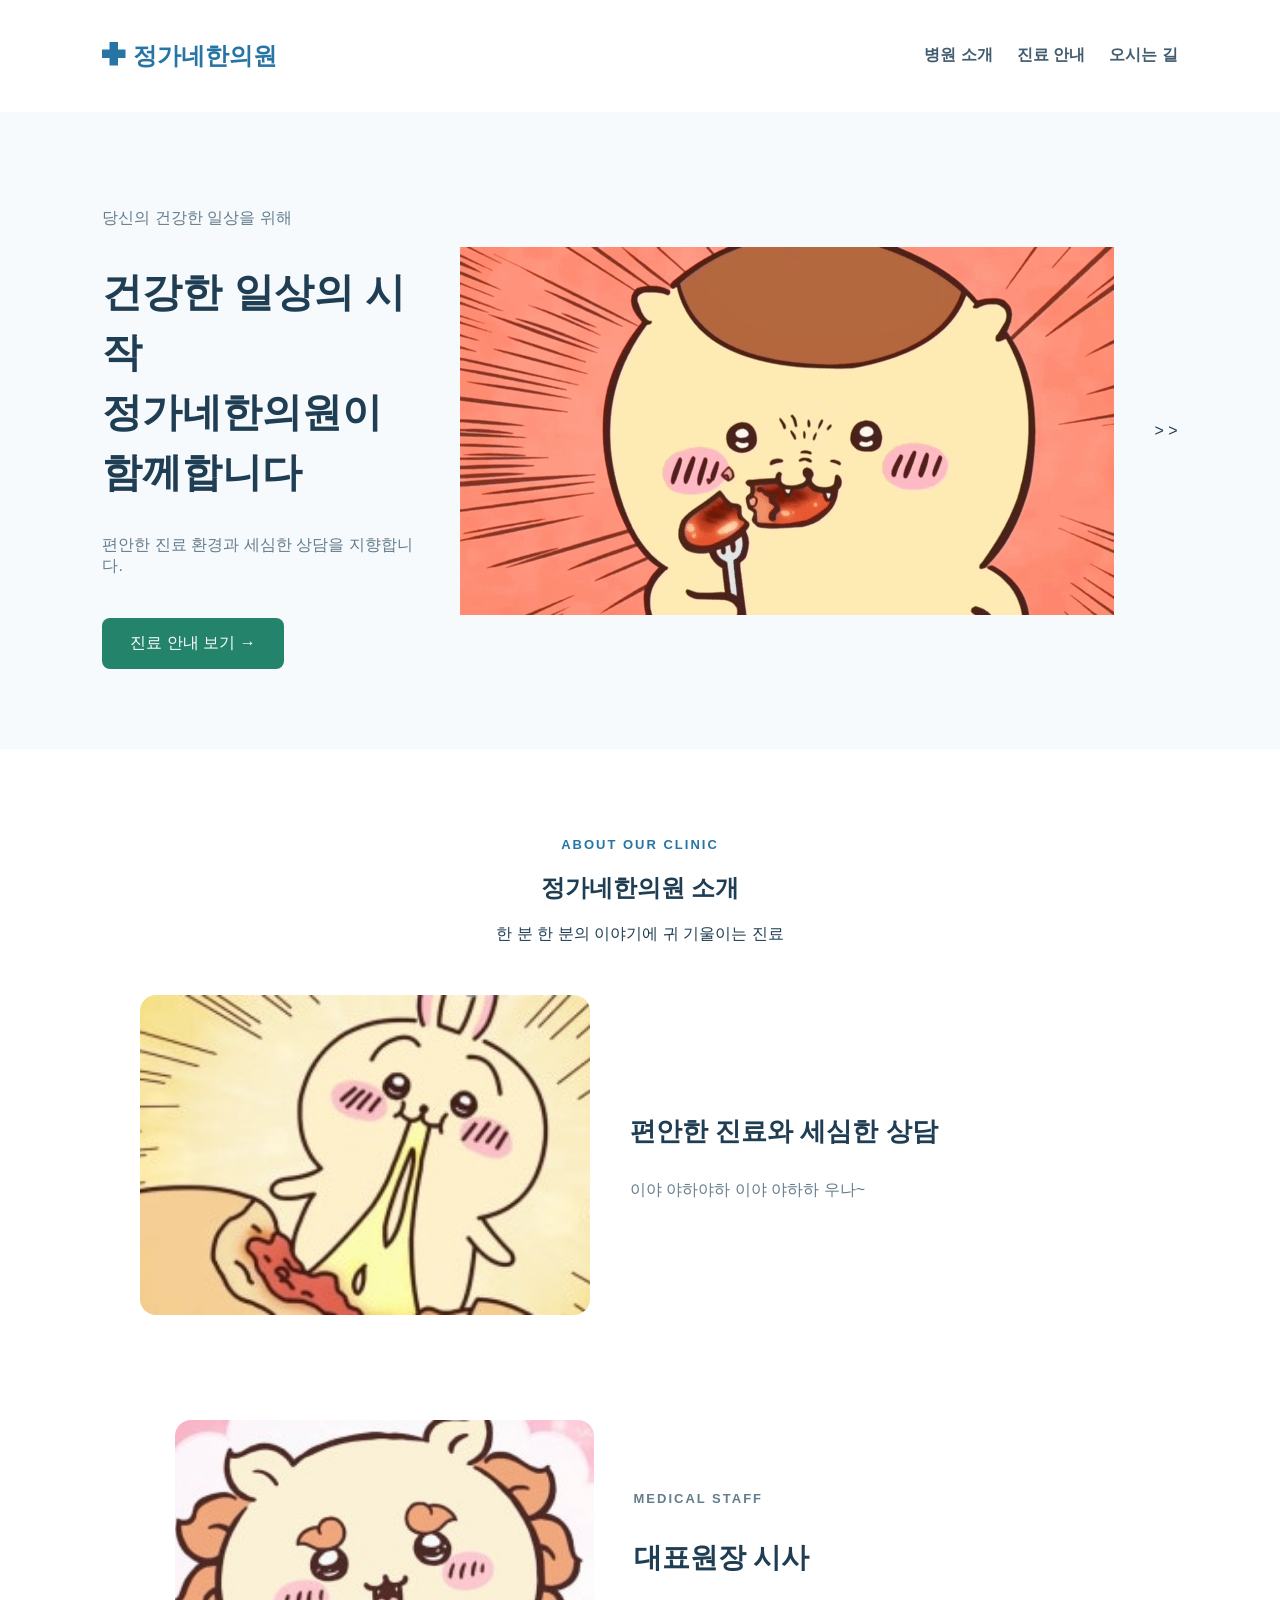
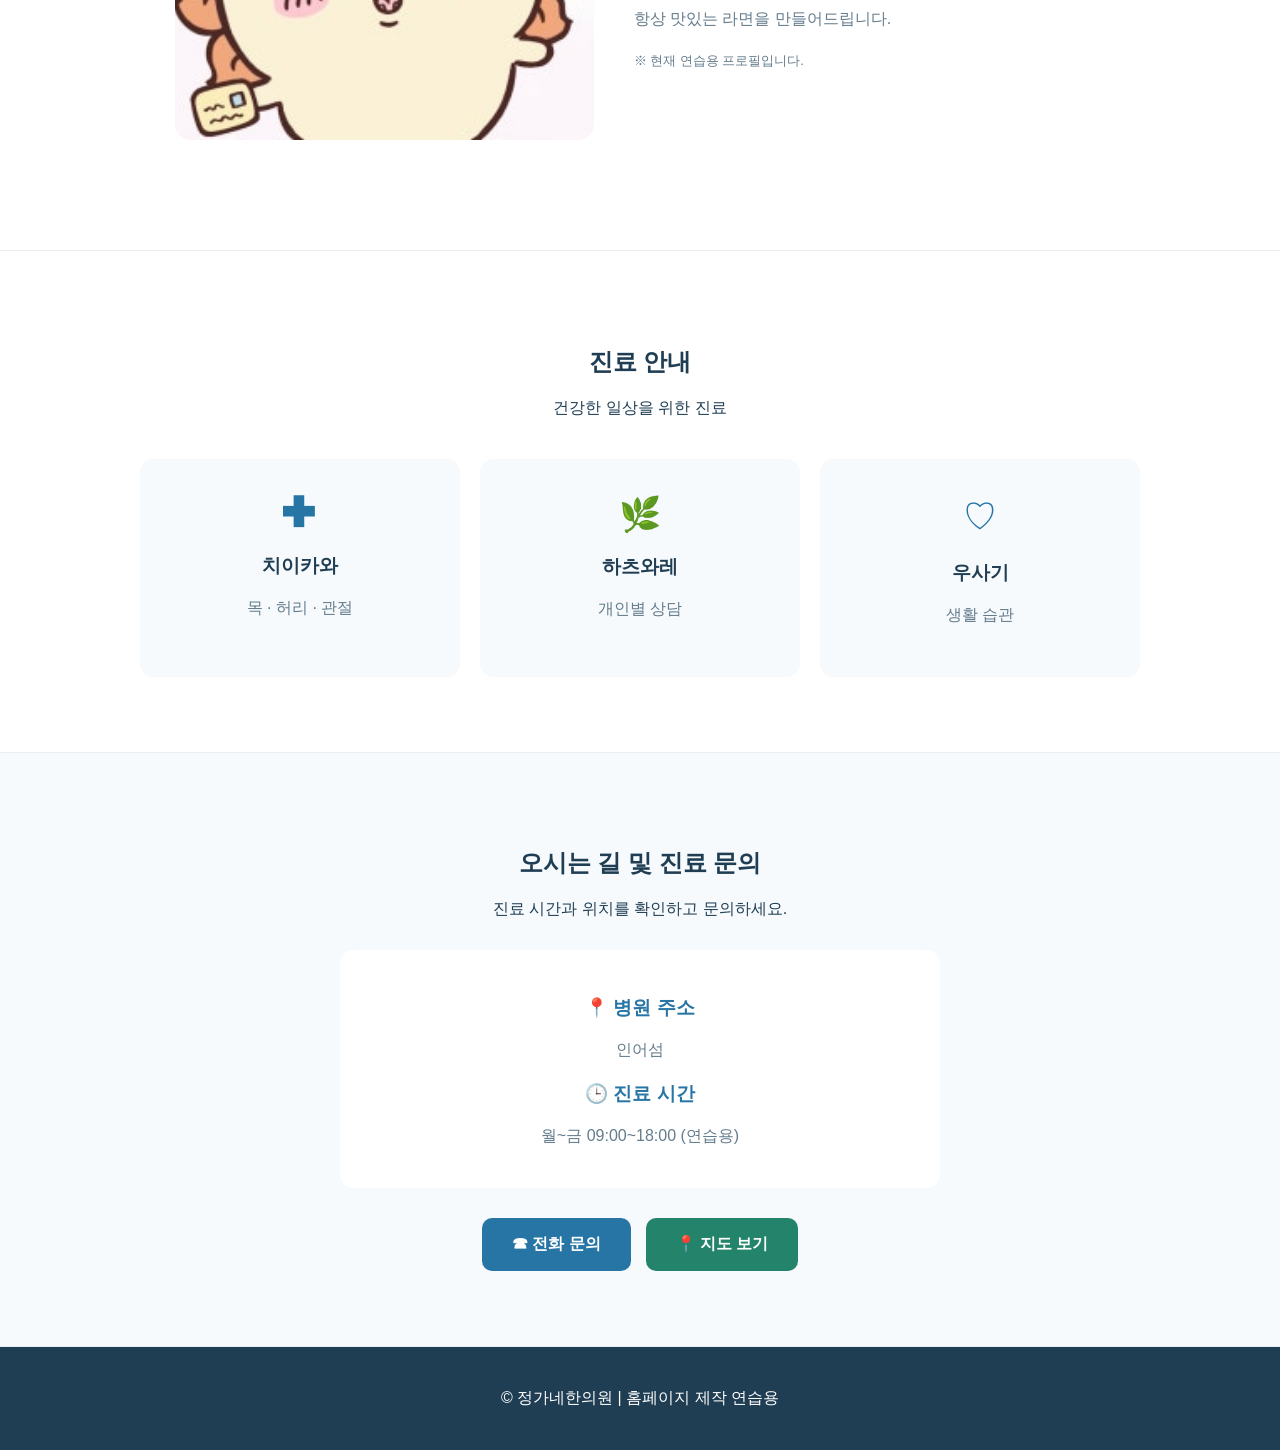
==== commit 68278076: "Add files via upload" ====
--- a/index.html
+++ b/index.html
@@ -31,10 +31,13 @@
         <a class="button" href="#treatment">진료 안내 보기 →</a>
     </div>
 
-    <img
-    class="hero-image"
-    src="images/hospital.jpeg"
-    alt="병원 내부 이미지"
+
+<img
+    src="images/hospital.gif"
+    alt="정가네 한의원 대표 이미지"
+    class="hero-video"
+>
+
 >
     >
 </section>
@@ -104,11 +107,13 @@
 
     <div class="card-container">
 
-        <div class="card">
-            <div class="card-icon">✚</div>
-            <h3>치이카와</h3>
-            <p>목 · 허리 · 관절</p>
-        </div>
+
+<a href="pain.html" class="card card-link">
+    <div class="card-icon">✚</div>
+    <h3>치이카와</h3>
+    <p>목 · 허리 · 관절</p>
+</a>
+
 
         <div class="card">
             <div class="card-icon">🌿</div>
--- a/style.css
+++ b/style.css
@@ -573,3 +573,78 @@
 .doctor-container {
     box-shadow: none;
 }
+
+/* STEP 14 - 진료 상세 페이지 */
+
+.detail-hero {
+    background: #F6FAFD;
+    text-align: center;
+    padding: 85px 20px;
+}
+
+.detail-hero h1 {
+    font-size: 40px;
+    color: #203E53;
+}
+
+.detail-hero p {
+    color: #647C8C;
+}
+
+.detail-content {
+    max-width: 850px;
+    margin: 0 auto;
+    padding: 70px 20px;
+    text-align: center;
+}
+
+.detail-content > p {
+    color: #647C8C;
+    line-height: 1.9;
+    margin-bottom: 40px;
+}
+
+.detail-box {
+    background: #F6FAFD;
+    padding: 25px;
+    margin-bottom: 18px;
+    border-radius: 12px;
+    text-align: left;
+}
+
+.detail-box h3 {
+    color: #2675A5;
+}
+
+.detail-box p {
+    color: #647C8C;
+}
+
+/* 모바일 화면 */
+@media (max-width: 768px) {
+
+    .detail-hero {
+        padding: 60px 20px;
+    }
+
+    .detail-hero h1 {
+        font-size: 30px;
+    }
+
+    .detail-content {
+        padding: 50px 20px;
+    }
+}
+
+/* STEP 14 - 클릭 가능한 카드 */
+
+.card-link {
+    display: block;
+    text-decoration: none;
+    color: inherit;
+    cursor: pointer;
+}
+
+.card-link:hover {
+    background: #EAF3F9;
+}
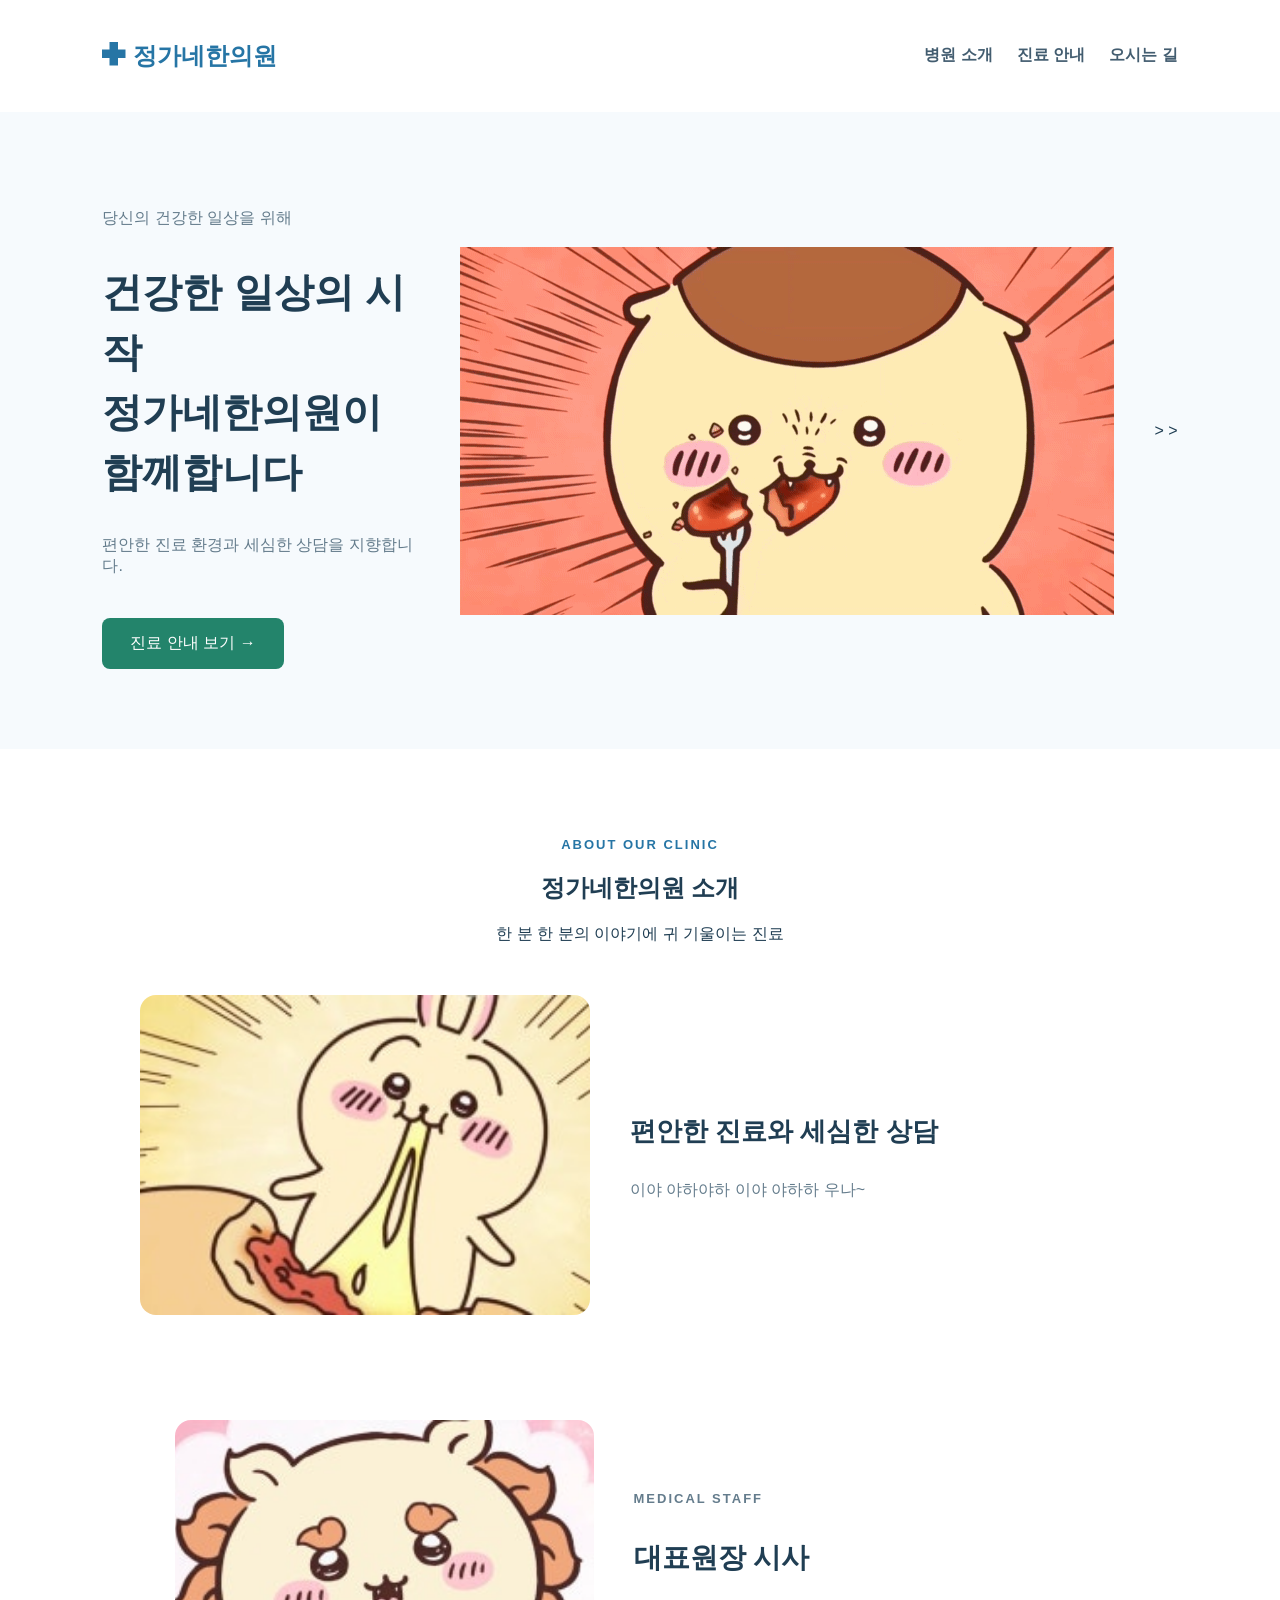
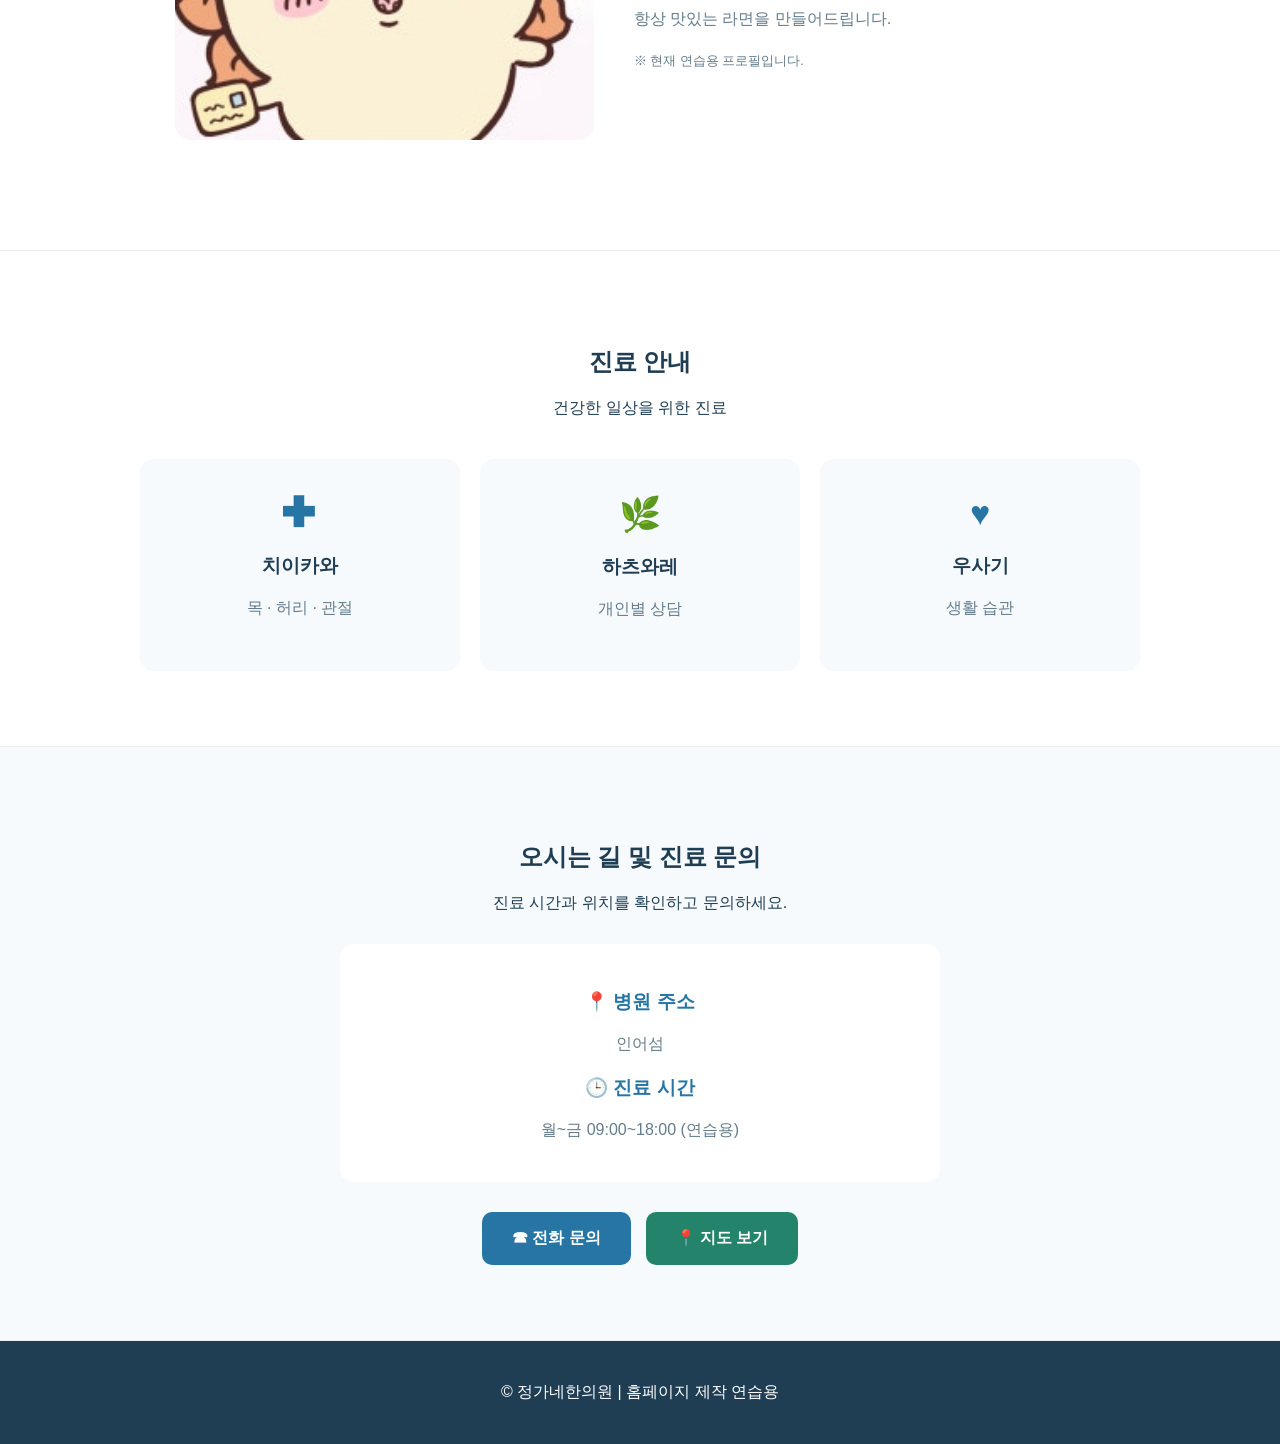
==== commit a5128b79: "Add files via upload" ====
--- a/index.html
+++ b/index.html
@@ -115,17 +115,21 @@
 </a>
 
 
-        <div class="card">
-            <div class="card-icon">🌿</div>
-            <h3>하츠와레</h3>
-            <p>개인별 상담</p>
-        </div>
 
-        <div class="card">
-            <div class="card-icon">♡</div>
-            <h3>우사기</h3>
-            <p>생활 습관</p>
-        </div>
+<a href="herbal.html" class="card card-link">
+    <div class="card-icon">🌿</div>
+    <h3>하츠와레</h3>
+    <p>개인별 상담</p>
+</a>
+
+
+
+<a href="health.html" class="card card-link">
+    <div class="card-icon">♥</div>
+    <h3>우사기</h3>
+    <p>생활 습관</p>
+</a>
+
 
     </div>
 </section>
